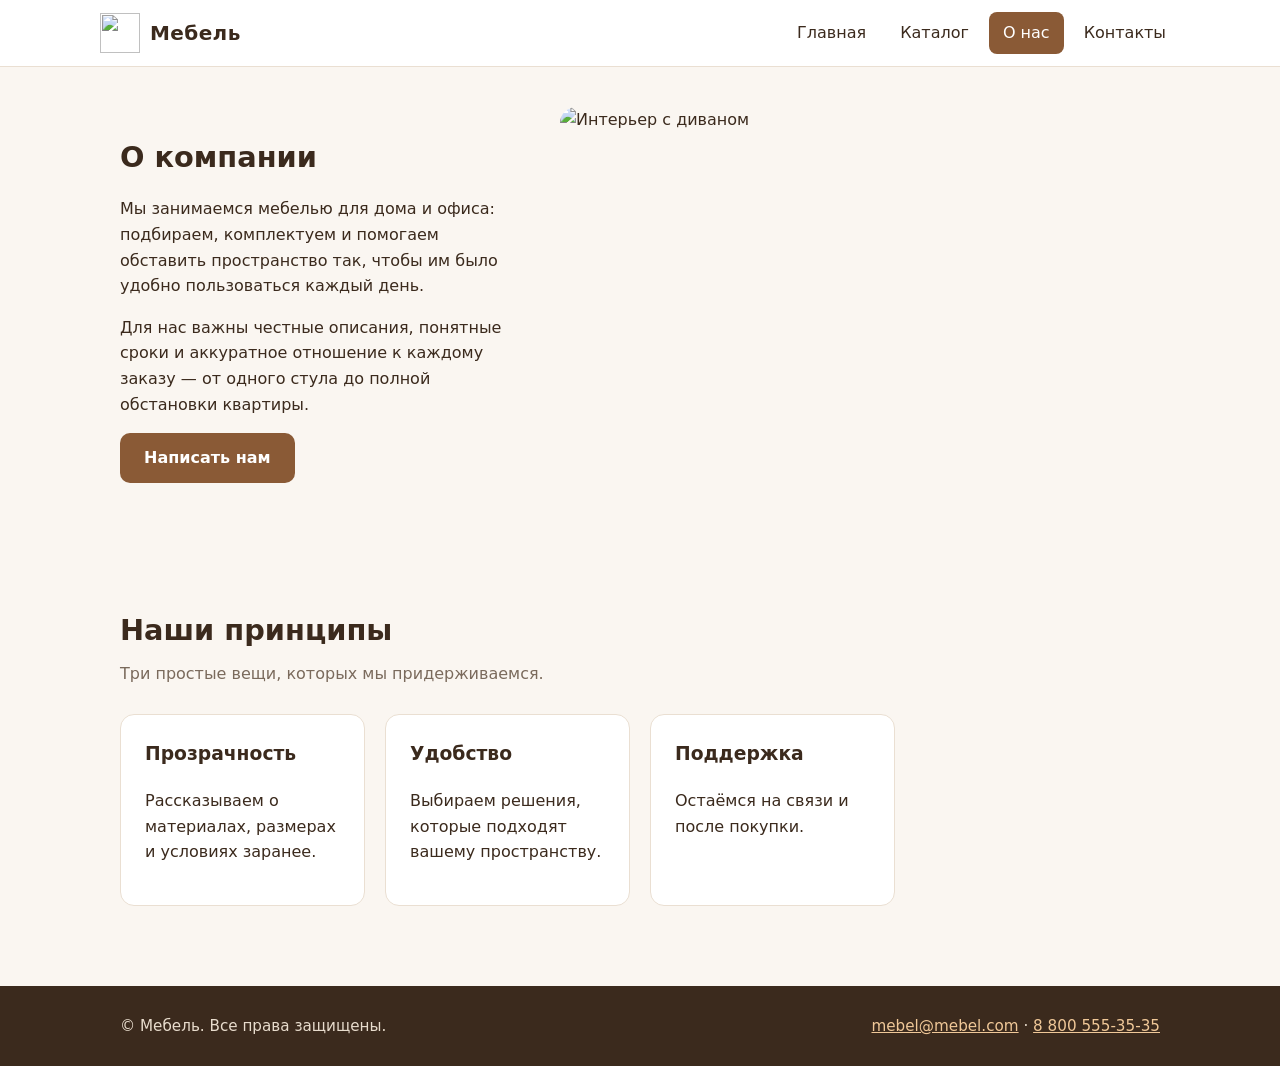
==== about.html @ d9585de5 "Add files via upload" ====
<!DOCTYPE html>
<html lang="ru">
<head>
<meta charset="utf-8">
<meta name="viewport" content="width=device-width, initial-scale=1">
<title>О нас — Мебель</title>
<meta name="description" content="О компании Мебель: как мы работаем и что для нас важно.">
<link rel="icon" type="image/svg+xml" href="logo.svg">
<link rel="stylesheet" href="style.css">
</head>
<body>
<header>
  <div class="wrap bar">
    <a class="brand" href="index.html"><img src="logo.svg" alt="" width="40" height="40">Мебель</a>
    <nav>
      <a href="index.html">Главная</a>
      <a href="catalog.html">Каталог</a>
      <a class="active" href="about.html">О нас</a>
      <a href="contacts.html">Контакты</a>
    </nav>
  </div>
</header>

<main>
  <section>
    <div class="wrap two">
      <div>
        <h2>О компании</h2>
        <p>Мы занимаемся мебелью для дома и офиса: подбираем, комплектуем и помогаем обставить пространство так, чтобы им было удобно пользоваться каждый день.</p>
        <p>Для нас важны честные описания, понятные сроки и аккуратное отношение к каждому заказу — от одного стула до полной обстановки квартиры.</p>
        <p><a class="btn" href="contacts.html">Написать нам</a></p>
      </div>
      <img src="hero.svg" alt="Интерьер с диваном" width="600" height="420" style="border-radius:16px">
    </div>
  </section>

  <section>
    <div class="wrap">
      <h2>Наши принципы</h2>
      <p class="lead">Три простые вещи, которых мы придерживаемся.</p>
      <div class="grid">
        <div class="box"><h3>Прозрачность</h3><p>Рассказываем о материалах, размерах и условиях заранее.</p></div>
        <div class="box"><h3>Удобство</h3><p>Выбираем решения, которые подходят вашему пространству.</p></div>
        <div class="box"><h3>Поддержка</h3><p>Остаёмся на связи и после покупки.</p></div>
      </div>
    </div>
  </section>
</main>

<footer>
  <div class="wrap">
    <div>© Мебель. Все права защищены.</div>
    <div><a href="mailto:mebel@mebel.com">mebel@mebel.com</a> · <a href="tel:88005553535">8 800 555-35-35</a></div>
  </div>
</footer>
</body>
</html>
---- style.css ----
:root{--bg:#faf6f1;--wood:#8a5a36;--dark:#3b2a1d;--accent:#c98b4b;--card:#fff;--line:#eadfd2;--muted:#7a6a5c}
*{box-sizing:border-box}
html{scroll-behavior:smooth}
body{margin:0;font-family:system-ui,-apple-system,"Segoe UI",Roboto,Arial,sans-serif;background:var(--bg);color:var(--dark);line-height:1.6}
img{max-width:100%;height:auto;display:block}
a{color:var(--wood)}
.wrap{max-width:1080px;margin:0 auto;padding:0 20px}

header{background:#fff;border-bottom:1px solid var(--line);position:sticky;top:0;z-index:10}
.bar{display:flex;align-items:center;justify-content:space-between;gap:16px;padding:12px 0;flex-wrap:wrap}
.brand{display:flex;align-items:center;gap:10px;text-decoration:none;color:var(--dark);font-weight:700;font-size:1.25rem;letter-spacing:.02em}
.brand img{width:40px;height:40px}
nav{display:flex;gap:6px;flex-wrap:wrap}
nav a{text-decoration:none;color:var(--dark);padding:8px 14px;border-radius:8px;font-weight:500}
nav a:hover{background:var(--bg)}
nav a.active{background:var(--wood);color:#fff}

.hero{padding:48px 0}
.hero .wrap{display:grid;grid-template-columns:1fr 1fr;gap:32px;align-items:center}
.hero h1{font-size:2.4rem;line-height:1.15;margin:0 0 16px}
.hero p{color:var(--muted);font-size:1.1rem;margin:0 0 24px}
.btn{display:inline-block;background:var(--wood);color:#fff;text-decoration:none;padding:12px 24px;border-radius:10px;font-weight:600}
.btn:hover{background:var(--dark)}
.btn.ghost{background:transparent;color:var(--wood);border:2px solid var(--wood);margin-left:8px}
.btn.ghost:hover{background:var(--wood);color:#fff}
.hero img{border-radius:16px}

section{padding:40px 0}
h2{font-size:1.8rem;margin:0 0 8px}
.lead{color:var(--muted);margin:0 0 28px}
.grid{display:grid;grid-template-columns:repeat(auto-fill,minmax(230px,1fr));gap:20px}
.card{background:var(--card);border:1px solid var(--line);border-radius:14px;overflow:hidden}
.card img{width:100%;background:#f3e9dd}
.card div{padding:16px}
.card h3{margin:0 0 6px;font-size:1.1rem}
.card p{margin:0;color:var(--muted);font-size:.95rem}
.price{display:block;margin-top:10px;font-weight:600;color:var(--wood)}

.feature{text-align:center;padding:24px 16px}
.feature svg{width:56px;height:56px;margin:0 auto 12px}
.feature h3{margin:0 0 6px}
.feature p{margin:0;color:var(--muted)}

.page-title{padding:40px 0 0}
.two{display:grid;grid-template-columns:1fr 1fr;gap:32px;align-items:center}
.box{background:var(--card);border:1px solid var(--line);border-radius:14px;padding:24px}
.box h3{margin-top:0}
.contact-list{list-style:none;padding:0;margin:0}
.contact-list li{padding:10px 0;border-bottom:1px solid var(--line)}
.contact-list li:last-child{border:0}
.contact-list span{display:block;color:var(--muted);font-size:.85rem}
.contact-list a{font-size:1.2rem;font-weight:600;text-decoration:none}

footer{background:var(--dark);color:#e8dccd;margin-top:40px;padding:28px 0;font-size:.95rem}
footer .wrap{display:flex;justify-content:space-between;gap:16px;flex-wrap:wrap}
footer a{color:#f0c898}

@media(max-width:720px){
.hero .wrap,.two{grid-template-columns:1fr}
.hero h1{font-size:1.9rem}
.btn.ghost{margin:10px 0 0}
}
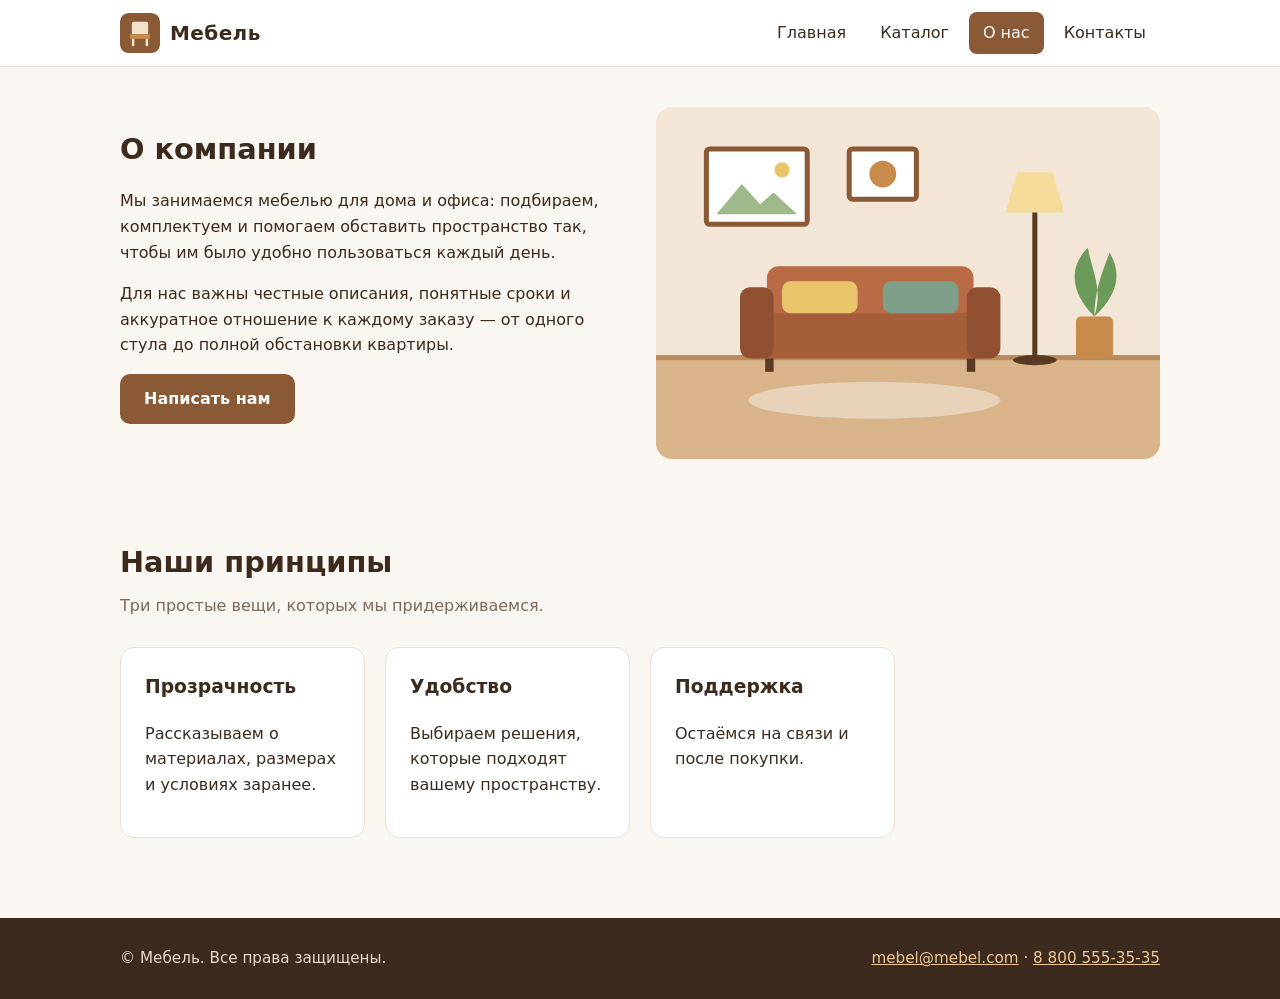
==== commit b08ac057: "Add files via upload" ====
--- a/about.html
+++ b/about.html
@@ -38,7 +38,7 @@
     <div class="wrap">
       <h2>Наши принципы</h2>
       <p class="lead">Три простые вещи, которых мы придерживаемся.</p>
-      <div class="grid">
+      <div class="grid features-3">
         <div class="box"><h3>Прозрачность</h3><p>Рассказываем о материалах, размерах и условиях заранее.</p></div>
         <div class="box"><h3>Удобство</h3><p>Выбираем решения, которые подходят вашему пространству.</p></div>
         <div class="box"><h3>Поддержка</h3><p>Остаёмся на связи и после покупки.</p></div>
--- a/style.css
+++ b/style.css
@@ -7,7 +7,7 @@
 .wrap{max-width:1080px;margin:0 auto;padding:0 20px}
 
 header{background:#fff;border-bottom:1px solid var(--line);position:sticky;top:0;z-index:10}
-.bar{display:flex;align-items:center;justify-content:space-between;gap:16px;padding:12px 0;flex-wrap:wrap}
+.bar{display:flex;align-items:center;justify-content:space-between;gap:8px 16px;padding:12px 20px;flex-wrap:wrap}
 .brand{display:flex;align-items:center;gap:10px;text-decoration:none;color:var(--dark);font-weight:700;font-size:1.25rem;letter-spacing:.02em}
 .brand img{width:40px;height:40px}
 nav{display:flex;gap:6px;flex-wrap:wrap}
@@ -41,8 +41,10 @@
 .feature h3{margin:0 0 6px}
 .feature p{margin:0;color:var(--muted)}
 
-.page-title{padding:40px 0 0}
+.page-title{padding:40px 20px 0}
 .two{display:grid;grid-template-columns:1fr 1fr;gap:32px;align-items:center}
+.two img{width:100%;height:auto}
+.hero img{width:100%}
 .box{background:var(--card);border:1px solid var(--line);border-radius:14px;padding:24px}
 .box h3{margin-top:0}
 .contact-list{list-style:none;padding:0;margin:0}
@@ -56,7 +58,32 @@
 footer a{color:#f0c898}
 
 @media(max-width:720px){
-.hero .wrap,.two{grid-template-columns:1fr}
-.hero h1{font-size:1.9rem}
+header{position:static}
+.brand{font-size:1.15rem}
+.brand img{width:34px;height:34px}
+nav{width:100%;justify-content:space-between;gap:2px}
+nav a{flex:1;text-align:center;padding:9px 4px;font-size:.95rem}
+.hero{padding:24px 0}
+.hero .wrap,.two{grid-template-columns:1fr;gap:20px}
+.hero h1{font-size:1.7rem}
+.hero p{font-size:1rem}
+.btn{display:block;text-align:center}
 .btn.ghost{margin:10px 0 0}
+section{padding:28px 0}
+h2{font-size:1.5rem}
+.lead{margin-bottom:20px}
+.grid{grid-template-columns:repeat(2,1fr);gap:12px}
+.card div{padding:12px}
+.card h3{font-size:1rem}
+.card p{font-size:.85rem}
+.feature{padding:12px 4px}
+.feature svg{width:44px;height:44px}
+.feature h3{font-size:1rem}
+.feature p{font-size:.85rem}
+.box{padding:18px}
+.contact-list a{font-size:1.1rem}
+footer .wrap{flex-direction:column;gap:8px}
+.page-title{padding-top:24px}
+.grid .card:last-child:nth-child(odd){grid-column:1/-1}
 }
+@media(max-width:720px){.features-3{grid-template-columns:1fr}}
